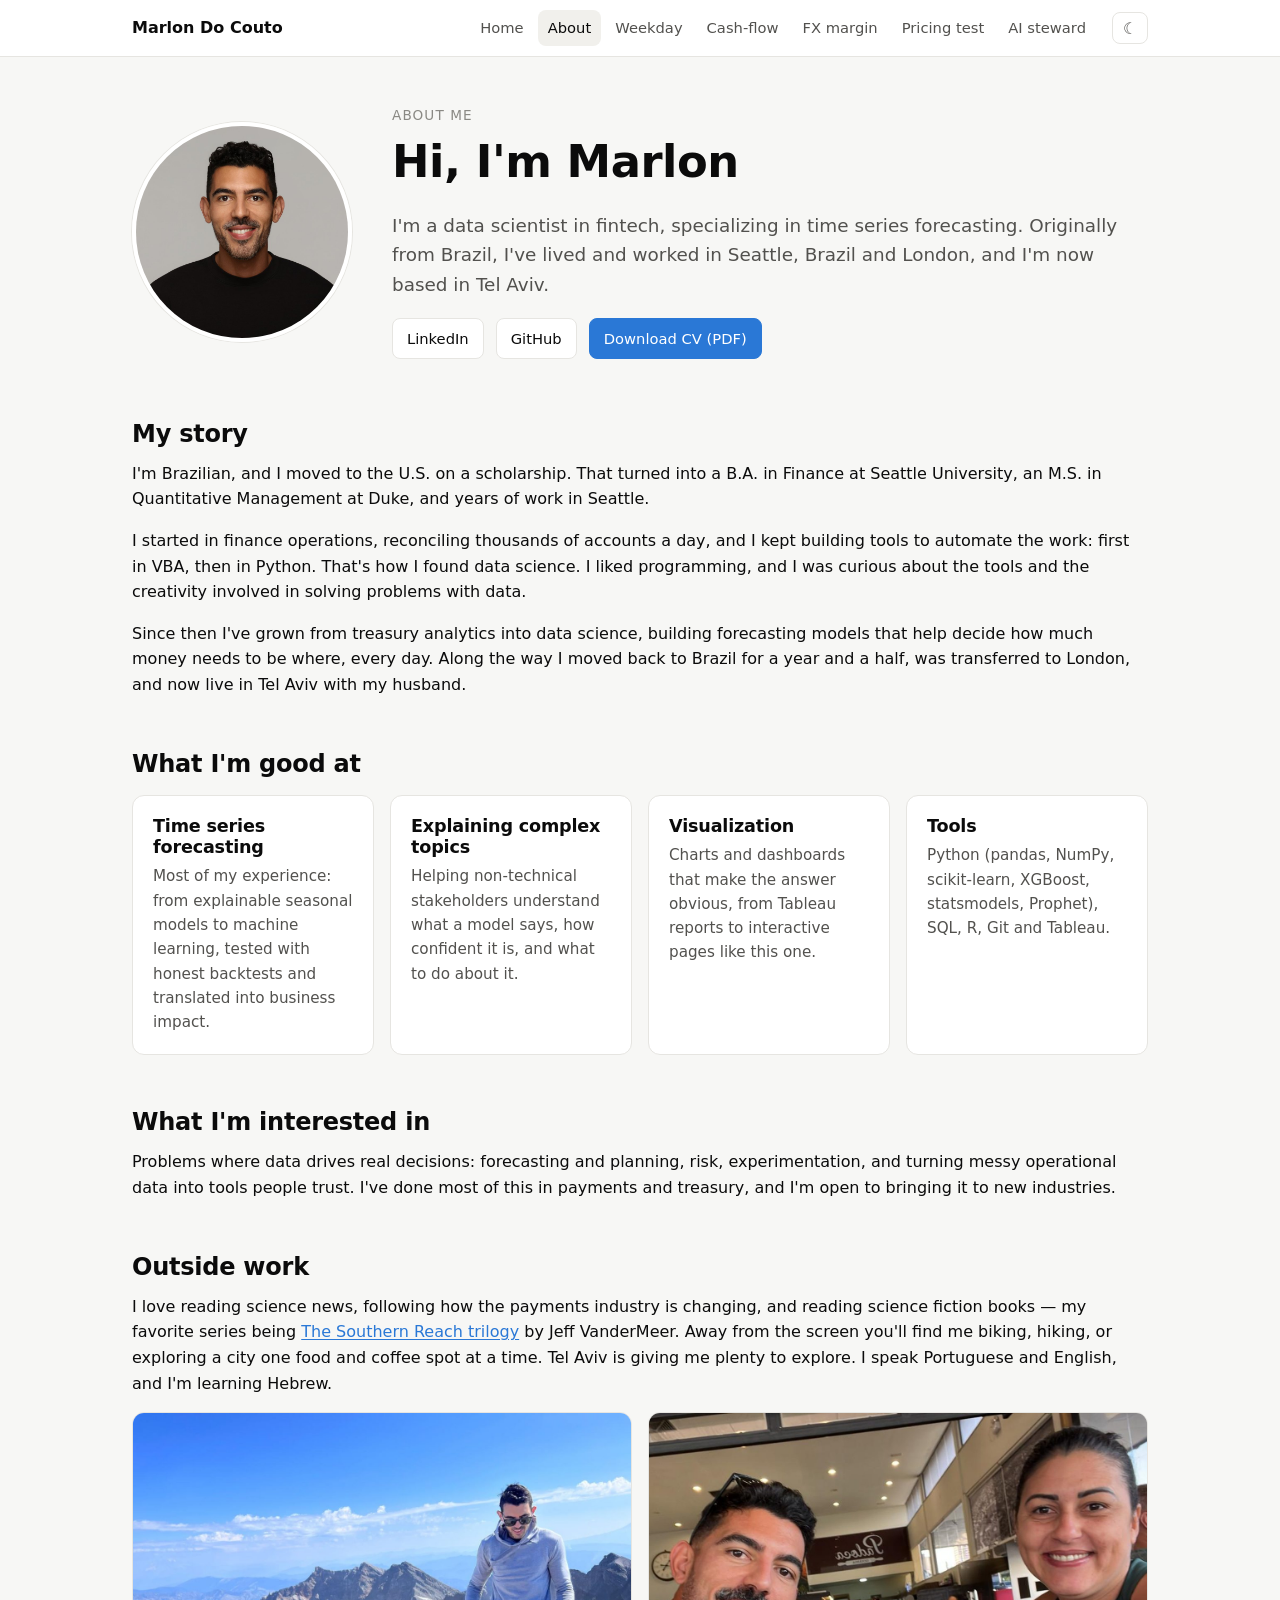
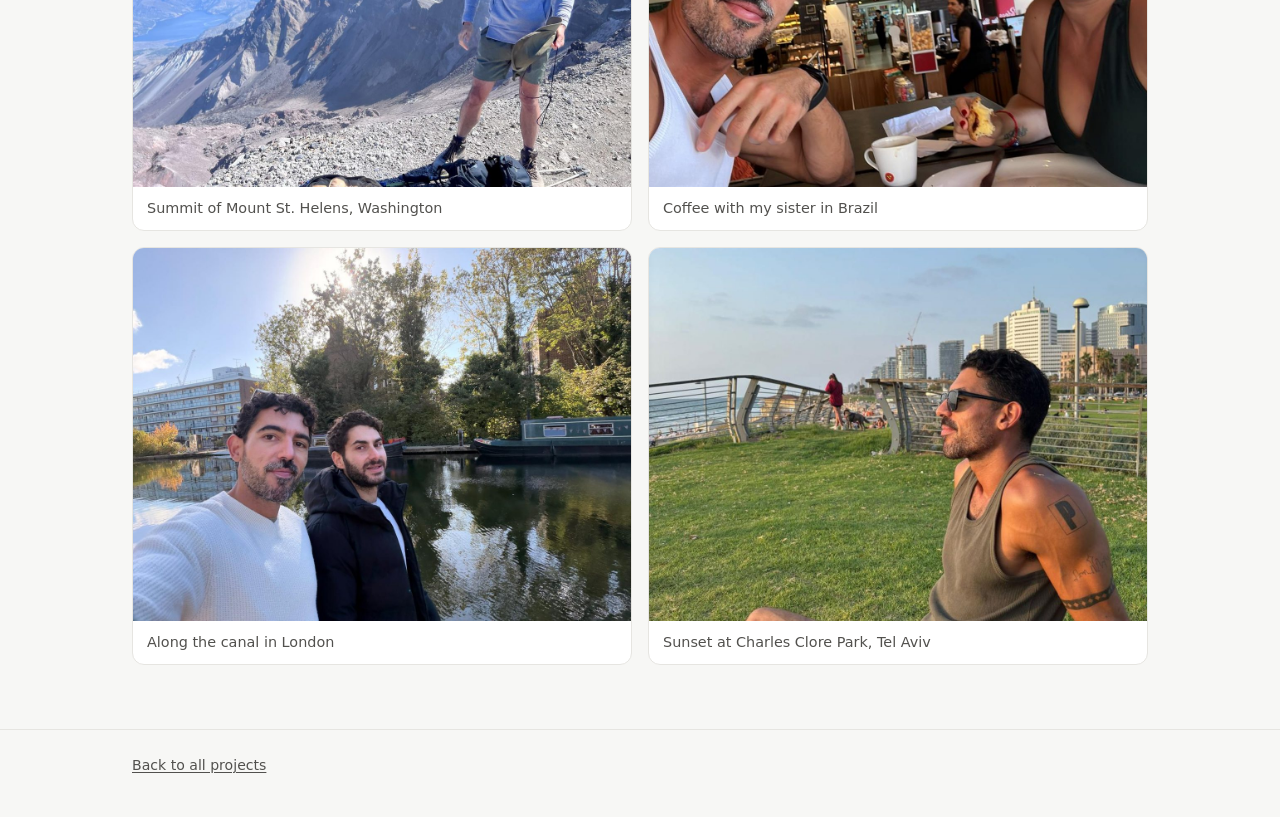
==== site/about.html @ 5014dd30 "Cash-flow page: follow-up research with Chronos-2 (version 6) - New panel: Chronos-2 zero-shot vs ve" ====
<!doctype html>
<html lang="en">
<head>
  <meta charset="utf-8">
  <meta name="viewport" content="width=device-width, initial-scale=1">
  <title>About · Marlon Do Couto</title>
  <meta name="description" content="Marlon Do Couto: data scientist specializing in time series forecasting. Brazilian, based in Tel Aviv after Seattle, Brazil and London.">
  <link rel="icon" href="data:image/svg+xml,<svg xmlns='http://www.w3.org/2000/svg' viewBox='0 0 32 32'><rect width='32' height='32' rx='7' fill='%232a78d6'/><polyline points='5,22 11,15 16,19 22,9 27,13' fill='none' stroke='white' stroke-width='3' stroke-linecap='round' stroke-linejoin='round'/></svg>">
  <link rel="stylesheet" href="assets/site.css?v=2026-11-17">
  <script src="assets/common.js?v=2026-11-17"></script>
</head>
<body>
  <header class="site-header">
    <div class="wrap">
      <a class="brand" href="./">Marlon Do Couto</a>
      <nav class="nav" aria-label="Main">
        <a href="./">Home</a>
        <a href="about.html" aria-current="page">About</a>
        <a href="weekday-seasonal.html">Weekday</a>
        <a href="cash-flow.html">Cash-flow</a>
        <a href="fx-margin.html">FX margin</a>
        <a href="fx-pricing.html">Pricing test</a>
        <a href="ai-steward.html">AI steward</a>
      </nav>
      <button class="theme-toggle" type="button" aria-label="Switch theme">☾</button>
    </div>
  </header>

  <main class="wrap">
    <!--
      EDITING THIS PAGE
      - Photos: put image files in site/assets/img/ and change the src="..." below.
        Portrait: square, about 800x800 px. Gallery: landscape, about 1200x900 px. JPG under ~300 KB each.
      - To drop a section, delete its whole <section> block.
    -->

    <section class="about-hero">
      <img class="portrait" src="assets/img/portrait.jpg" width="800" height="800"
           alt="Portrait of Marlon Do Couto">
      <div>
        <div class="eyebrow">About me</div>
        <h1>Hi, I'm Marlon</h1>
        <p class="lead">
          I'm a data scientist in fintech, specializing in time series forecasting. Originally from Brazil,
          I've lived and worked in Seattle, Brazil and London, and I'm now based in Tel Aviv.
        </p>
        <div class="links">
          <a class="button" href="https://www.linkedin.com/in/marlondocouto/">LinkedIn</a>
          <a class="button" href="https://github.com/marlondocouto2">GitHub</a>
          <a class="button primary" href="assets/Marlon_Do_Couto_CV.pdf" download>Download CV (PDF)</a>
        </div>
      </div>
    </section>

    <section>
      <h2>My story</h2>
      <p>
        I'm Brazilian, and I moved to the U.S. on a scholarship. That turned into a B.A. in Finance at
        Seattle University, an M.S. in Quantitative Management at Duke, and years of work in Seattle.
      </p>
      <p>
        I started in finance operations, reconciling thousands of accounts a day, and I kept building tools
        to automate the work: first in VBA, then in Python. That's how I found data science. I liked
        programming, and I was curious about the tools and the creativity involved in solving problems
        with data.
      </p>
      <p>
        Since then I've grown from treasury analytics into data science, building forecasting models that
        help decide how much money needs to be where, every day. Along the way I moved back to Brazil for a
        year and a half, was transferred to London, and now live in Tel Aviv with my husband.
      </p>
    </section>

    <section>
      <h2>What I'm good at</h2>
      <div class="cards compact">
        <div class="card">
          <h3>Time series forecasting</h3>
          <p>Most of my experience: from explainable seasonal models to machine learning, tested with honest backtests and translated into business impact.</p>
        </div>
        <div class="card">
          <h3>Explaining complex topics</h3>
          <p>Helping non-technical stakeholders understand what a model says, how confident it is, and what to do about it.</p>
        </div>
        <div class="card">
          <h3>Visualization</h3>
          <p>Charts and dashboards that make the answer obvious, from Tableau reports to interactive pages like this one.</p>
        </div>
        <div class="card">
          <h3>Tools</h3>
          <p>Python (pandas, NumPy, scikit-learn, XGBoost, statsmodels, Prophet), SQL, R, Git and Tableau.</p>
        </div>
      </div>
    </section>

    <section>
      <h2>What I'm interested in</h2>
      <p>
        Problems where data drives real decisions: forecasting and planning, risk, experimentation, and
        turning messy operational data into tools people trust. I've done most of this in payments and
        treasury, and I'm open to bringing it to new industries.
      </p>
    </section>

    <section>
      <h2>Outside work</h2>
      <p>
        I love reading science news, following how the payments industry is changing, and reading science
        fiction books — my favorite series being
        <a href="https://en.wikipedia.org/wiki/Southern_Reach_Series">The Southern Reach trilogy</a> by
        Jeff VanderMeer. Away from the screen you'll find me biking, hiking, or exploring a city one food
        and coffee spot at a time. Tel Aviv is giving me plenty to explore. I speak Portuguese and English,
        and I'm learning Hebrew.
      </p>
      <div class="gallery">
        <figure>
          <img src="assets/img/seattle-hike.jpg" width="1200" height="900" loading="lazy" alt="Marlon at the summit of a mountain, with a crater and a lake behind him">
          <figcaption>Summit of Mount St. Helens, Washington</figcaption>
        </figure>
        <figure>
          <img src="assets/img/brazil-sister.jpg" width="1200" height="900" loading="lazy" alt="Marlon and his sister having coffee at a bakery">
          <figcaption>Coffee with my sister in Brazil</figcaption>
        </figure>
        <figure>
          <img src="assets/img/london-canal.jpg" width="1200" height="900" loading="lazy" alt="Marlon and his husband by a canal with narrowboats">
          <figcaption>Along the canal in London</figcaption>
        </figure>
        <figure>
          <img src="assets/img/tel-aviv-park.jpg" width="1200" height="900" loading="lazy" alt="Marlon sitting on the grass with the Tel Aviv skyline behind him">
          <figcaption>Sunset at Charles Clore Park, Tel Aviv</figcaption>
        </figure>
      </div>
    </section>
  </main>

  <footer class="site-footer">
    <div class="wrap"><a href="./">Back to all projects</a></div>
  </footer>
</body>
</html>
---- site/assets/site.css ----
/* Design tokens. Light by default; dark from the OS setting or the theme toggle. */
:root {
  color-scheme: light;
  --bg: #f7f7f5;
  --surface: #ffffff;
  --surface-2: #f1f0ec;
  --ink: #0b0b0b;
  --ink-2: #52514e;
  --ink-3: #8a8984;
  --line: #e6e5e1;
  --accent: #2a78d6;
  --accent-soft: #e8f0fb;
  --shade-window: #efede7;
  --shade-day: #d6d3ca;
  --spike: #e34948;
  --radius: 12px;
  --maxw: 1080px;
  --font: ui-sans-serif, system-ui, -apple-system, "Segoe UI", Roboto, "Helvetica Neue", Arial, sans-serif;
  --mono: ui-monospace, SFMono-Regular, Menlo, Consolas, monospace;
}
@media (prefers-color-scheme: dark) {
  :root:where(:not([data-theme="light"])) {
    color-scheme: dark;
    --bg: #121211;
    --surface: #1a1a19;
    --surface-2: #232321;
    --ink: #f0efec;
    --ink-2: #c3c2b7;
    --ink-3: #8f8e86;
    --line: #2f2e2b;
    --accent: #3987e5;
    --accent-soft: #1d2b3d;
    --shade-window: #24241f;
    --shade-day: #3a3933;
    --spike: #e66767;
  }
}
:root[data-theme="dark"] {
  color-scheme: dark;
  --bg: #121211;
  --surface: #1a1a19;
  --surface-2: #232321;
  --ink: #f0efec;
  --ink-2: #c3c2b7;
  --ink-3: #8f8e86;
  --line: #2f2e2b;
  --accent: #3987e5;
  --accent-soft: #1d2b3d;
  --shade-window: #24241f;
  --shade-day: #3a3933;
  --spike: #e66767;
}

* { box-sizing: border-box; }
html { -webkit-text-size-adjust: 100%; }
body {
  margin: 0;
  background: var(--bg);
  color: var(--ink);
  font-family: var(--font);
  font-size: 16px;
  line-height: 1.6;
}
a { color: var(--accent); text-underline-offset: 2px; }
a:hover { text-decoration-thickness: 2px; }
h1, h2, h3 { line-height: 1.2; margin: 0 0 0.5em; letter-spacing: -0.01em; }
h1 { font-size: clamp(2rem, 5vw, 2.8rem); }
h2 { font-size: 1.5rem; margin-top: 2.2em; }
h3 { font-size: 1.1rem; }
p { margin: 0 0 1em; }
code { font-family: var(--mono); font-size: 0.9em; background: var(--surface-2); padding: 0.1em 0.35em; border-radius: 4px; }

.wrap { max-width: var(--maxw); margin: 0 auto; padding: 0 16px; }
@media (min-width: 720px) { .wrap { padding: 0 32px; } }

/* Header */
.site-header { border-bottom: 1px solid var(--line); background: var(--surface); position: sticky; top: 0; z-index: 10; }
.site-header .wrap { display: flex; align-items: center; gap: 16px; height: 56px; }
.brand { font-weight: 700; color: var(--ink); text-decoration: none; margin-right: auto; white-space: nowrap; }
.nav { display: flex; gap: 4px; flex-wrap: nowrap; overflow-x: auto; }
.nav a { color: var(--ink-2); text-decoration: none; padding: 6px 10px; border-radius: 8px; font-size: 0.92rem; white-space: nowrap; }
.nav a:hover, .nav a[aria-current="page"] { background: var(--surface-2); color: var(--ink); }
.theme-toggle {
  border: 1px solid var(--line); background: var(--surface); color: var(--ink-2);
  border-radius: 8px; width: 36px; height: 32px; cursor: pointer; flex: none; font-size: 1rem;
}

/* Hero */
.hero { padding: 56px 0 24px; }
.eyebrow { color: var(--ink-3); font-size: 0.85rem; text-transform: uppercase; letter-spacing: 0.08em; margin-bottom: 8px; }
.lead { font-size: 1.15rem; color: var(--ink-2); }
.links { display: flex; gap: 12px; flex-wrap: wrap; margin-top: 16px; }
.button {
  display: inline-flex; align-items: center; gap: 6px; padding: 8px 14px; border-radius: 8px;
  border: 1px solid var(--line); background: var(--surface); color: var(--ink); text-decoration: none; font-size: 0.92rem;
}
.button:hover { border-color: var(--ink-3); }
.button.primary { background: var(--accent); border-color: var(--accent); color: #fff; }

/* Cards */
.cards { display: grid; grid-template-columns: repeat(auto-fit, minmax(280px, 1fr)); gap: 16px; margin: 24px 0 48px; }
.card {
  background: var(--surface); border: 1px solid var(--line); border-radius: var(--radius);
  padding: 20px; display: flex; flex-direction: column; gap: 10px; color: var(--ink); text-decoration: none;
}
a.card:hover { border-color: var(--ink-3); }
.card .tag { font-size: 0.78rem; color: var(--ink-3); text-transform: uppercase; letter-spacing: 0.06em; }
.card h3 { margin: 0; }
.card p { color: var(--ink-2); margin: 0; font-size: 0.95rem; }
.card .metric { font-size: 1.7rem; font-weight: 700; letter-spacing: -0.02em; }
.card .metric small { font-size: 0.85rem; font-weight: 400; color: var(--ink-2); display: block; letter-spacing: 0; }
.card.muted { background: transparent; border-style: dashed; }

/* KPI tiles */
.kpis { display: grid; grid-template-columns: repeat(auto-fit, minmax(200px, 1fr)); gap: 12px; margin: 24px 0; }
.kpi { background: var(--surface); border: 1px solid var(--line); border-radius: var(--radius); padding: 16px; }
.kpi .value { font-size: 1.45rem; font-weight: 700; letter-spacing: -0.02em; }
.kpi .label { color: var(--ink-2); font-size: 0.88rem; }

/* Panels and controls */
.panel { background: var(--surface); border: 1px solid var(--line); border-radius: var(--radius); padding: 16px; margin: 16px 0; }
@media (min-width: 720px) { .panel { padding: 20px 24px; } }
.panel h3 { margin-bottom: 4px; }
.panel .sub { color: var(--ink-2); font-size: 0.92rem; margin-bottom: 12px; }
.controls { display: flex; flex-wrap: wrap; gap: 10px 18px; align-items: center; margin: 8px 0 12px; }
.control-label { font-size: 0.8rem; color: var(--ink-3); text-transform: uppercase; letter-spacing: 0.06em; margin-right: 6px; }
.segmented { display: inline-flex; flex-wrap: wrap; max-width: 100%; border: 1px solid var(--line); border-radius: 8px; overflow: hidden; }
.segmented button {
  border: 0; background: var(--surface); color: var(--ink-2); padding: 6px 12px; cursor: pointer; font: inherit; font-size: 0.88rem;
  white-space: nowrap;
}
.segmented button + button { border-left: 1px solid var(--line); }
.segmented button[aria-pressed="true"] { background: var(--accent-soft); color: var(--ink); font-weight: 600; }
.chips { display: flex; flex-wrap: wrap; gap: 6px; }
.chip {
  display: inline-flex; align-items: center; gap: 6px; border: 1px solid var(--line); background: var(--surface);
  color: var(--ink-2); border-radius: 999px; padding: 4px 10px; font: inherit; font-size: 0.85rem; cursor: pointer;
}
.chip .dot { width: 10px; height: 10px; border-radius: 50%; flex: none; }
.chip[aria-pressed="false"] { opacity: 0.45; }
.chip[aria-pressed="false"] .dot { background: transparent !important; outline: 1.5px solid var(--ink-3); }
select {
  font: inherit; font-size: 0.88rem; color: var(--ink); background: var(--surface);
  border: 1px solid var(--line); border-radius: 8px; padding: 5px 8px;
}
.chart { width: 100%; height: 380px; }
.chart.tall { height: 440px; }
.chart.short { height: 300px; }
.grid-2 { display: grid; grid-template-columns: 1fr; gap: 16px; }
@media (min-width: 860px) { .grid-2 { grid-template-columns: 1fr 1fr; } }
.legend-note { display: flex; flex-wrap: wrap; gap: 6px 16px; font-size: 0.82rem; color: var(--ink-2); margin-top: 6px; }
.legend-note span { display: inline-flex; align-items: center; gap: 6px; }
.swatch { width: 14px; height: 10px; border-radius: 2px; display: inline-block; }
.ring { width: 11px; height: 11px; border-radius: 50%; border: 2px solid var(--spike); display: inline-block; }

/* Tables */
.table-wrap { overflow-x: auto; }
table { border-collapse: collapse; width: 100%; font-size: 0.9rem; font-variant-numeric: tabular-nums; }
th, td { padding: 8px 10px; border-bottom: 1px solid var(--line); text-align: right; white-space: nowrap; }
th:first-child, td:first-child { text-align: left; }
th { color: var(--ink-2); font-weight: 600; font-size: 0.82rem; }
tr.best td { background: var(--accent-soft); font-weight: 600; }

/* Prose */
.prose { max-width: none; }  /* text runs the full page width, like the About page */
.prose ul, .prose ol { padding-left: 1.2em; }
.prose li { margin: 0.3em 0; }
.steps { counter-reset: step; list-style: none; padding: 0; display: grid; gap: 10px; }
.steps li { background: var(--surface); border: 1px solid var(--line); border-radius: 10px; padding: 12px 14px 12px 48px; position: relative; }
.steps li::before {
  counter-increment: step; content: counter(step); position: absolute; left: 14px; top: 12px;
  width: 22px; height: 22px; border-radius: 50%; background: var(--accent-soft); color: var(--ink);
  font-size: 0.8rem; font-weight: 700; display: grid; place-items: center;
}

.site-footer { border-top: 1px solid var(--line); margin-top: 64px; padding: 24px 0 40px; color: var(--ink-3); font-size: 0.88rem; }
.site-footer a { color: var(--ink-2); }
.noscript { background: var(--surface-2); padding: 12px; border-radius: 8px; }

/* About page */
.about-hero { display: grid; gap: 24px; align-items: center; padding: 48px 0 8px; }
@media (min-width: 720px) { .about-hero { grid-template-columns: 220px 1fr; gap: 40px; } }
.portrait {
  width: 180px; height: 180px; border-radius: 50%; object-fit: cover; display: block;
  border: 4px solid var(--surface); box-shadow: 0 0 0 1px var(--line);
}
@media (min-width: 720px) { .portrait { width: 220px; height: 220px; } }
.cards.compact { margin: 16px 0 8px; grid-template-columns: 1fr; }
@media (min-width: 600px) { .cards.compact { grid-template-columns: repeat(2, 1fr); } }
@media (min-width: 1000px) { .cards.compact { grid-template-columns: repeat(4, 1fr); } }
.cards.compact .card { gap: 6px; }
.gallery { display: grid; grid-template-columns: 1fr; gap: 16px; margin-top: 16px; }
@media (min-width: 600px) { .gallery { grid-template-columns: repeat(2, 1fr); } }
.gallery figure { margin: 0; background: var(--surface); border: 1px solid var(--line); border-radius: var(--radius); overflow: hidden; }
.gallery img { width: 100%; height: auto; aspect-ratio: 4 / 3; object-fit: cover; display: block; }
.gallery figcaption { padding: 10px 14px; font-size: 0.9rem; color: var(--ink-2); }

/* Small screens: name and theme button on top, menu on its own row underneath */
@media (max-width: 640px) {
  .site-header .wrap { flex-wrap: wrap; height: auto; padding-top: 10px; padding-bottom: 6px; row-gap: 4px; }
  .nav { order: 3; width: 100%; margin: 0 -6px; }
  .nav a { padding: 6px 6px; font-size: 0.85rem; }
}

/* Let grid columns shrink below their content (wide tables scroll inside their own box instead). */
.grid-2 > * { min-width: 0; }

/* Headline tiles: four across on wide screens, 2x2 on medium, stacked on phones (never 3 + 1). */
.kpis { grid-template-columns: 1fr; }
@media (min-width: 560px) { .kpis { grid-template-columns: repeat(2, 1fr); } }
@media (min-width: 1000px) { .kpis { grid-template-columns: repeat(4, 1fr); } }

/* Project 5: the agent's weekly memo and ledger */
.memo { display: grid; gap: 12px; }
.memo .head { display: flex; flex-wrap: wrap; gap: 8px 14px; align-items: baseline; }
.badge { display: inline-block; border-radius: 999px; padding: 2px 10px; font-size: 0.82rem; font-weight: 600; background: var(--surface-2); color: var(--ink); }
.badge.switch { background: var(--accent-soft); }
.memo p { margin: 0; }
.memo ul { margin: 0; padding-left: 1.2em; }
.memo li { margin: 0.35em 0; }
.ids { font-family: var(--mono); font-size: 0.78rem; color: var(--ink-3); white-space: nowrap; }
.memo .meta { color: var(--ink-2); font-size: 0.88rem; }
table.ledger td, table.ledger th { white-space: normal; text-align: left; }
table.ledger td:first-child { font-family: var(--mono); font-size: 0.8rem; color: var(--ink-3); width: 3.5em; }
table.ledger td:nth-child(2) { white-space: nowrap; width: 9em; }
table.ledger tr.hl td { background: var(--accent-soft); }
table.text td, table.text th { white-space: normal; text-align: left; vertical-align: top; }
table.text td:first-child { white-space: nowrap; }
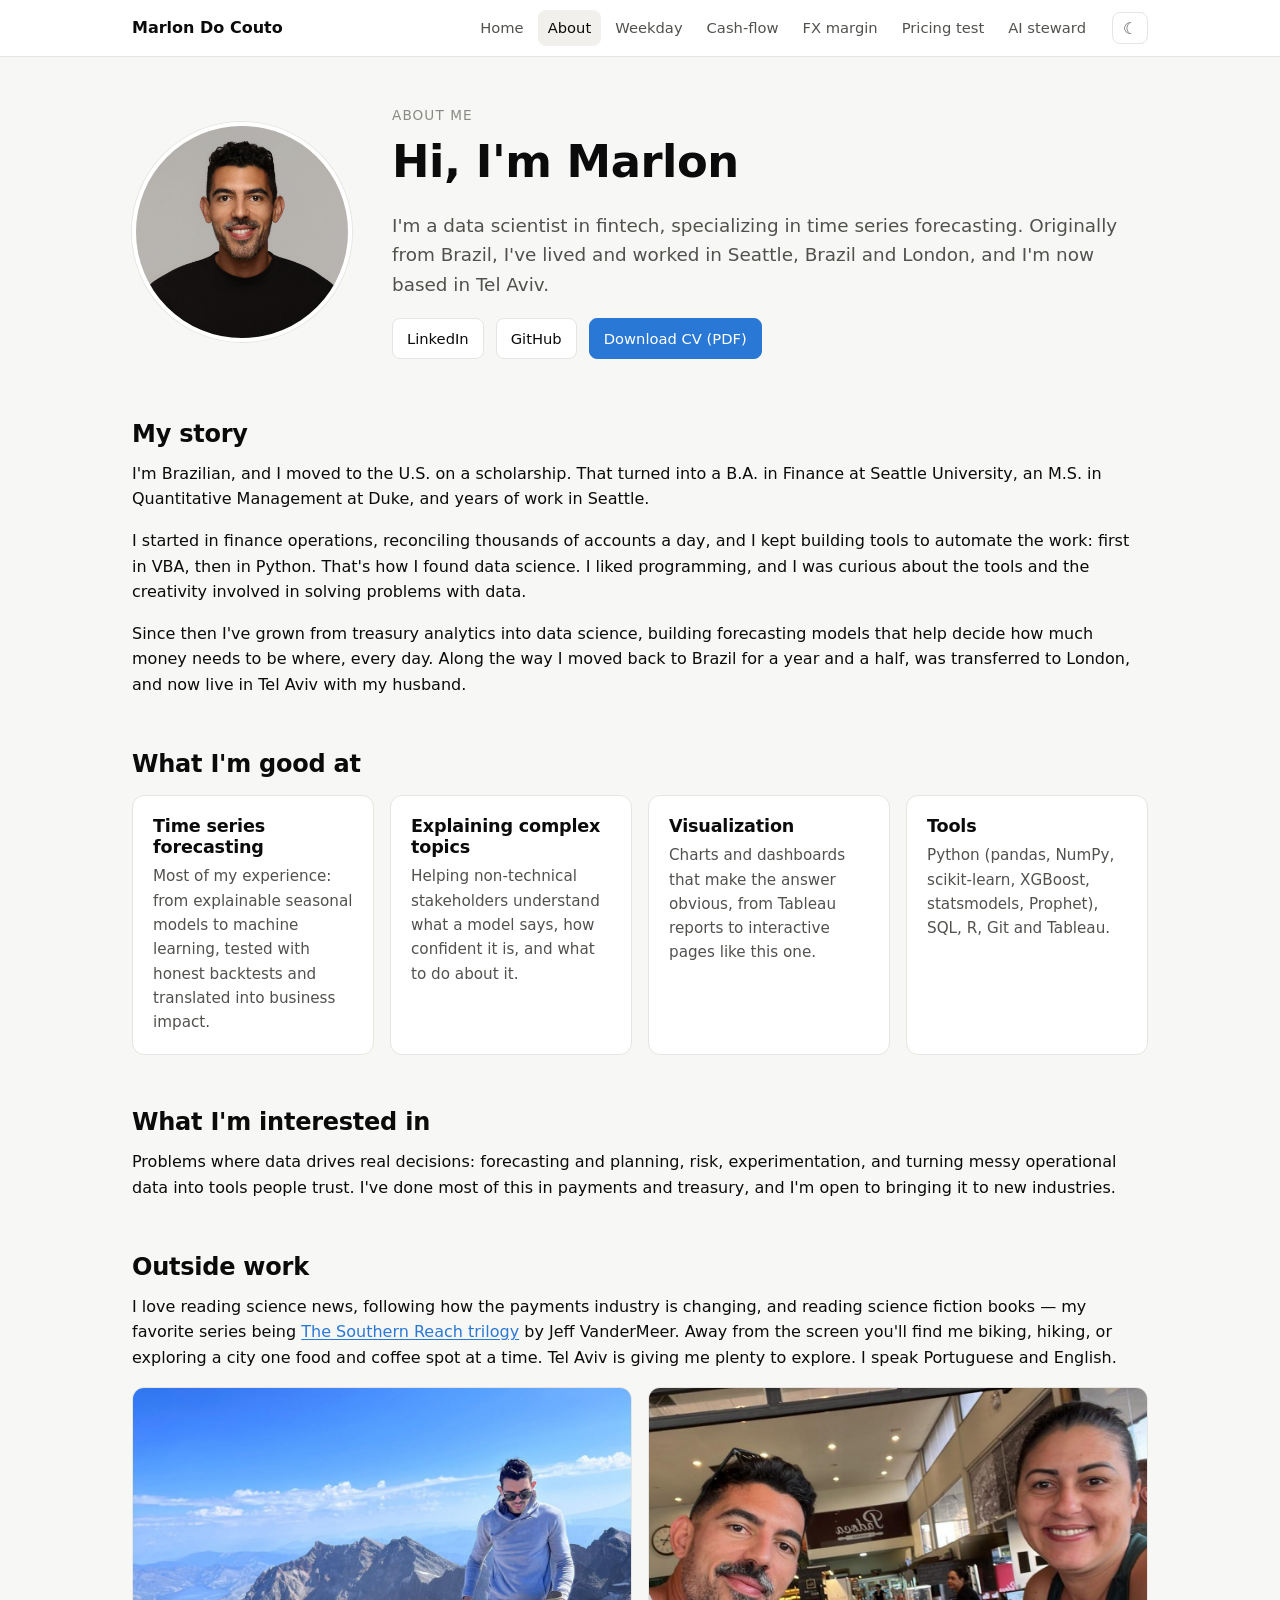
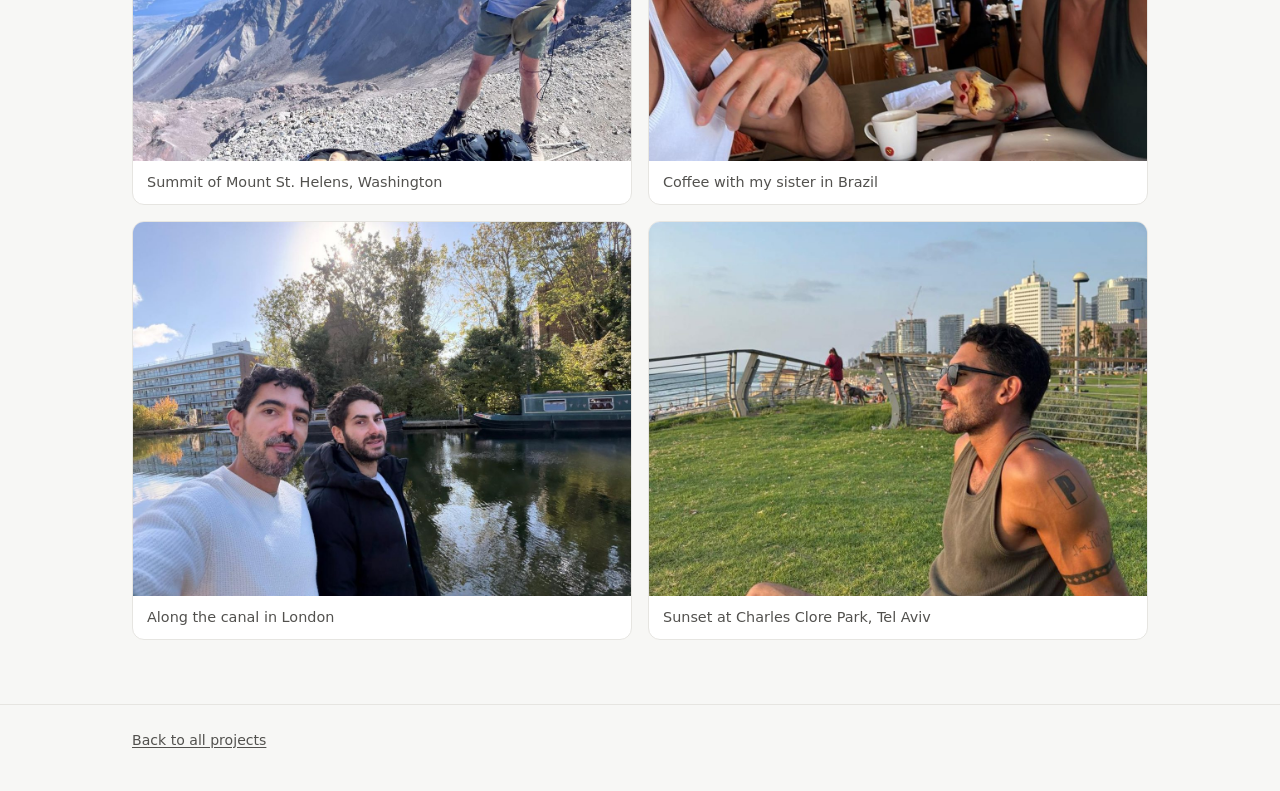
==== commit 5464ced9: "About page: list only Portuguese and English Co-Authored-By: Claude Opus 5.5 <noreply@anthropic.com>" ====
--- a/site/about.html
+++ b/site/about.html
@@ -109,8 +109,7 @@
         fiction books — my favorite series being
         <a href="https://en.wikipedia.org/wiki/Southern_Reach_Series">The Southern Reach trilogy</a> by
         Jeff VanderMeer. Away from the screen you'll find me biking, hiking, or exploring a city one food
-        and coffee spot at a time. Tel Aviv is giving me plenty to explore. I speak Portuguese and English,
-        and I'm learning Hebrew.
+        and coffee spot at a time. Tel Aviv is giving me plenty to explore. I speak Portuguese and English.
       </p>
       <div class="gallery">
         <figure>
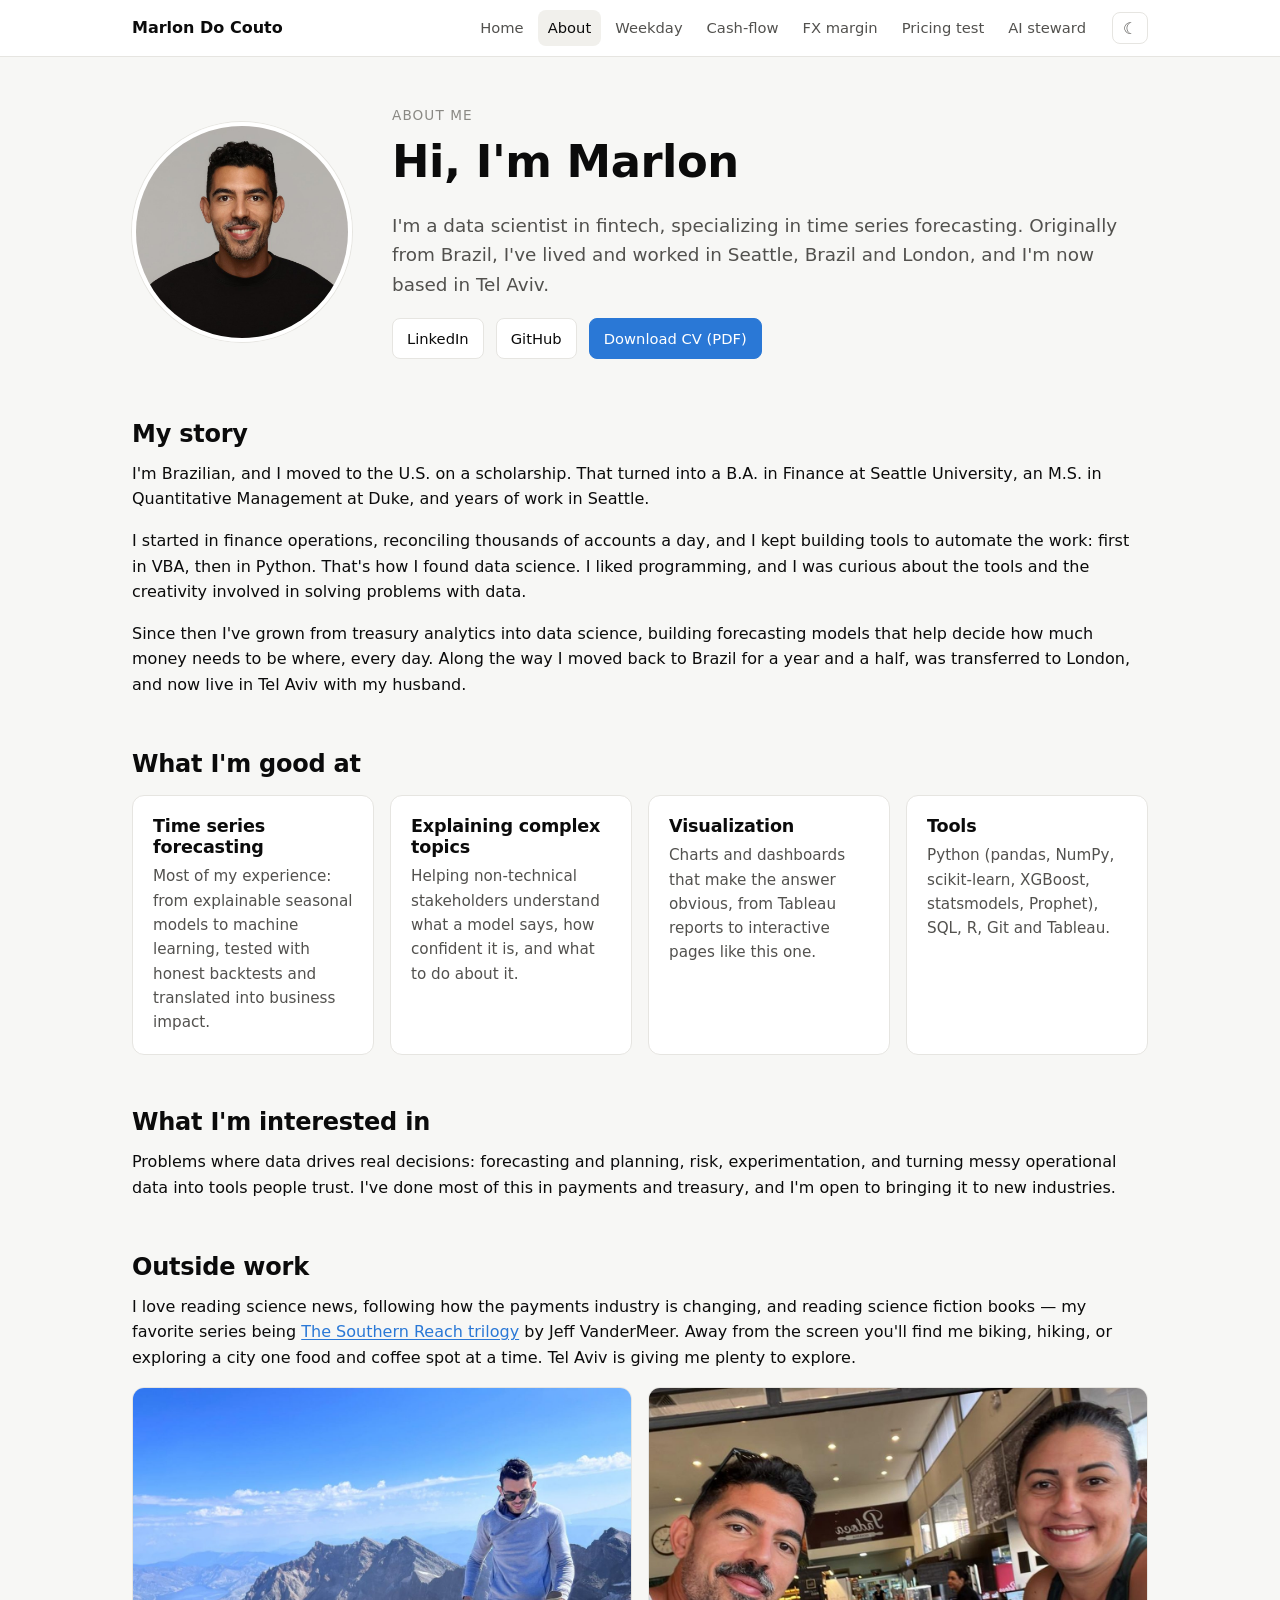
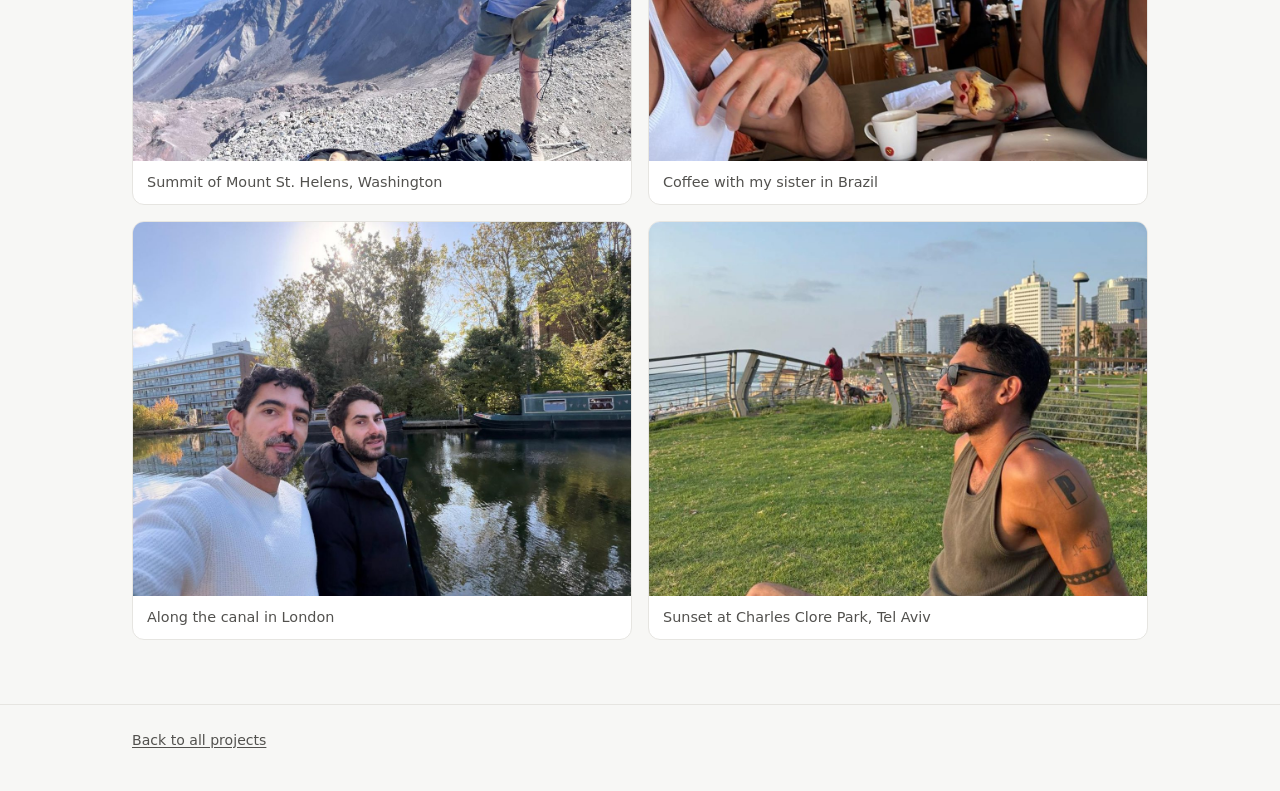
==== commit 40f48496: "About page: remove the languages sentence Co-Authored-By: Claude Opus 5.5 <noreply@anthropic.com>" ====
--- a/site/about.html
+++ b/site/about.html
@@ -109,7 +109,7 @@
         fiction books — my favorite series being
         <a href="https://en.wikipedia.org/wiki/Southern_Reach_Series">The Southern Reach trilogy</a> by
         Jeff VanderMeer. Away from the screen you'll find me biking, hiking, or exploring a city one food
-        and coffee spot at a time. Tel Aviv is giving me plenty to explore. I speak Portuguese and English.
+        and coffee spot at a time. Tel Aviv is giving me plenty to explore.
       </p>
       <div class="gallery">
         <figure>
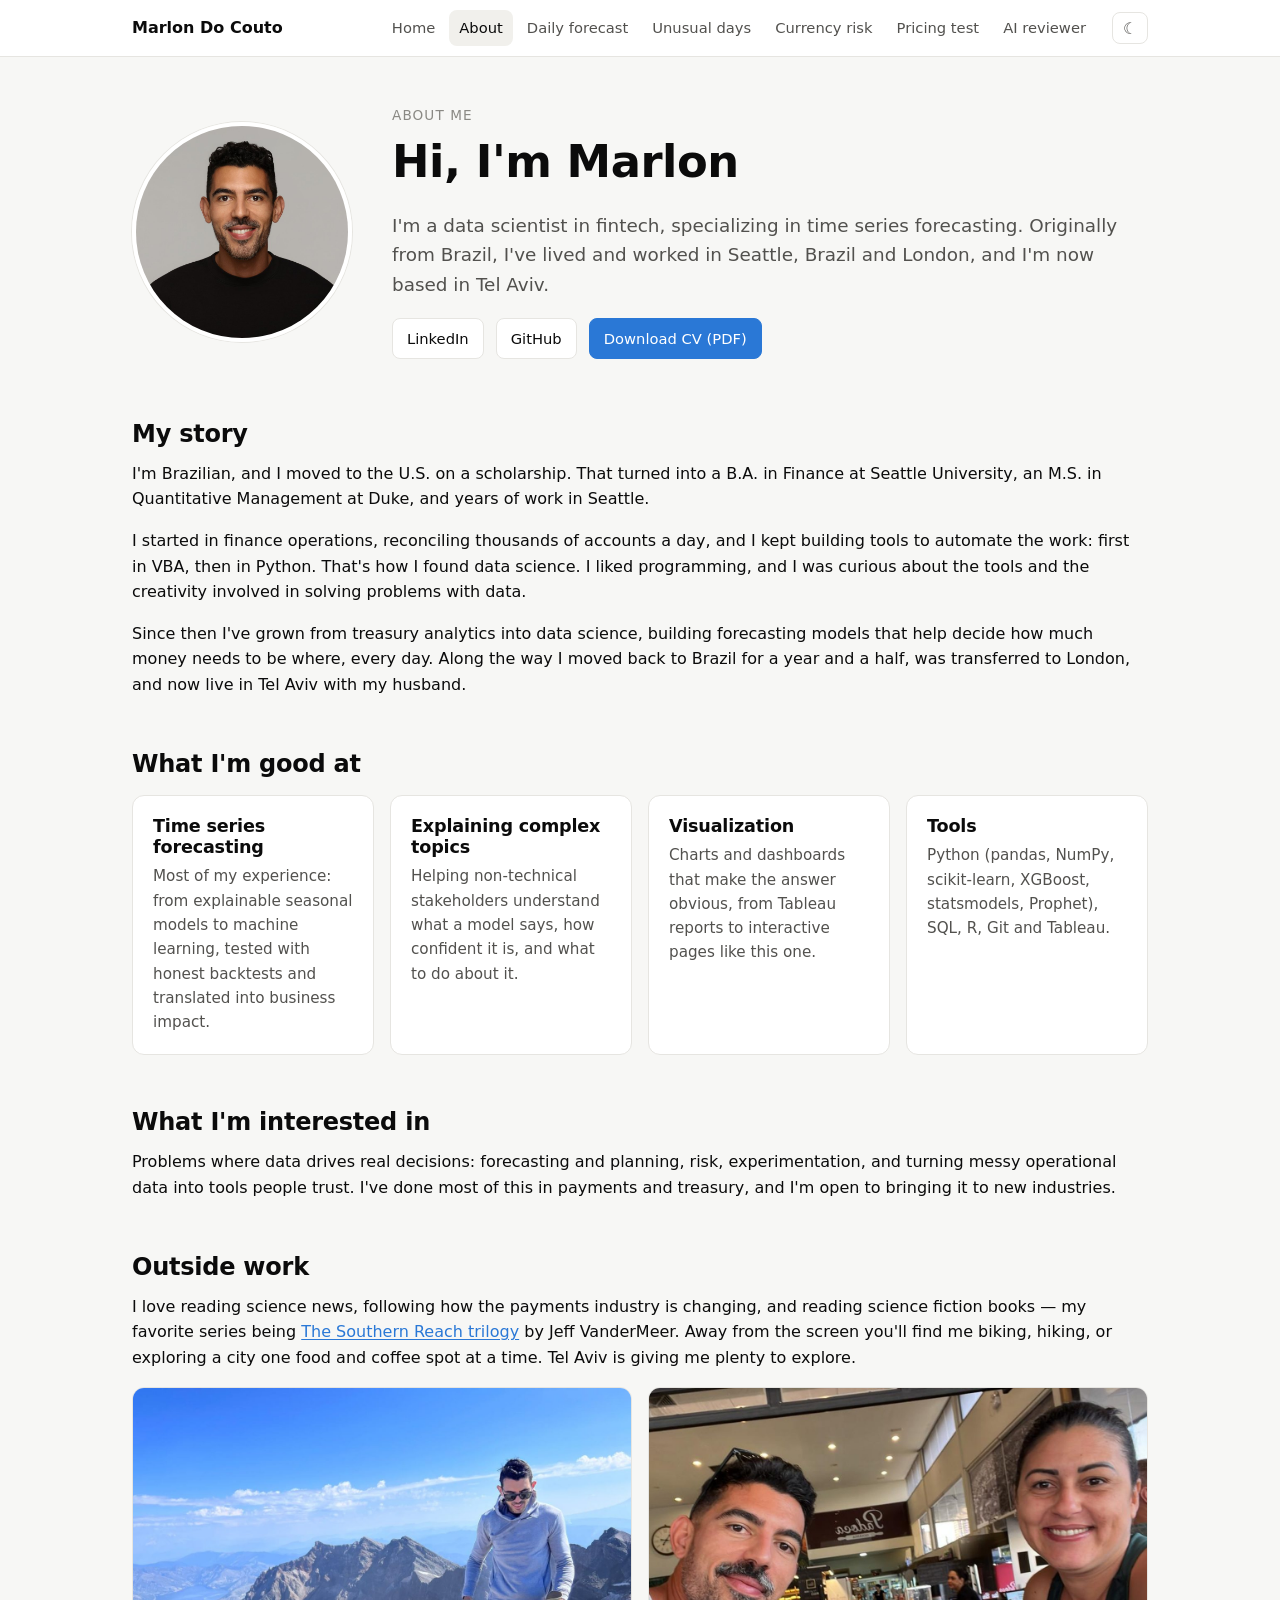
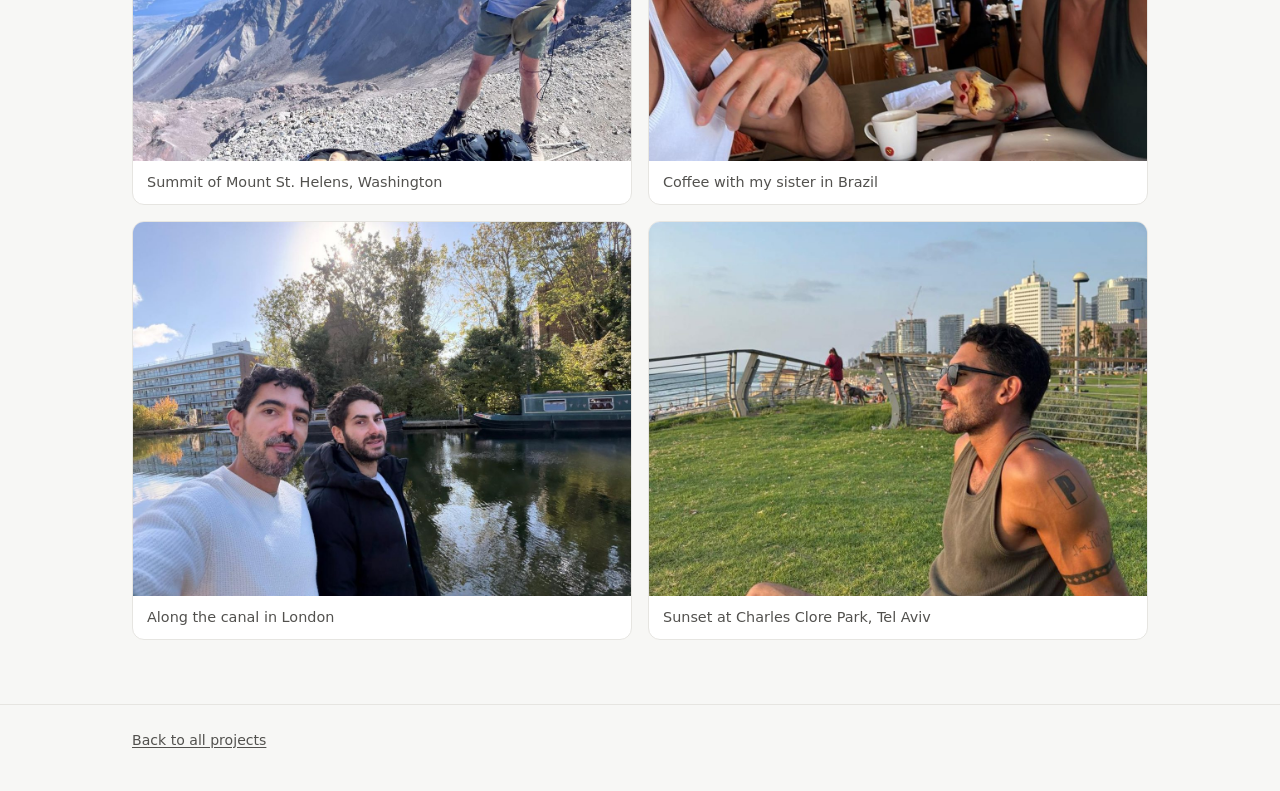
==== commit 4aa88316: "Rename the menu to match the new page titles Daily forecast, Unusual days, Currency risk, Pricing te" ====
--- a/site/about.html
+++ b/site/about.html
@@ -6,8 +6,8 @@
   <title>About · Marlon Do Couto</title>
   <meta name="description" content="Marlon Do Couto: data scientist specializing in time series forecasting. Brazilian, based in Tel Aviv after Seattle, Brazil and London.">
   <link rel="icon" href="data:image/svg+xml,<svg xmlns='http://www.w3.org/2000/svg' viewBox='0 0 32 32'><rect width='32' height='32' rx='7' fill='%232a78d6'/><polyline points='5,22 11,15 16,19 22,9 27,13' fill='none' stroke='white' stroke-width='3' stroke-linecap='round' stroke-linejoin='round'/></svg>">
-  <link rel="stylesheet" href="assets/site.css?v=2026-11-17">
-  <script src="assets/common.js?v=2026-11-17"></script>
+  <link rel="stylesheet" href="assets/site.css?v=2026-11-25g">
+  <script src="assets/common.js?v=2026-11-25g"></script>
 </head>
 <body>
   <header class="site-header">
@@ -16,11 +16,11 @@
       <nav class="nav" aria-label="Main">
         <a href="./">Home</a>
         <a href="about.html" aria-current="page">About</a>
-        <a href="weekday-seasonal.html">Weekday</a>
-        <a href="cash-flow.html">Cash-flow</a>
-        <a href="fx-margin.html">FX margin</a>
+        <a href="weekday-seasonal.html">Daily forecast</a>
+        <a href="cash-flow.html">Unusual days</a>
+        <a href="fx-margin.html">Currency risk</a>
         <a href="fx-pricing.html">Pricing test</a>
-        <a href="ai-steward.html">AI steward</a>
+        <a href="ai-steward.html">AI reviewer</a>
       </nav>
       <button class="theme-toggle" type="button" aria-label="Switch theme">☾</button>
     </div>
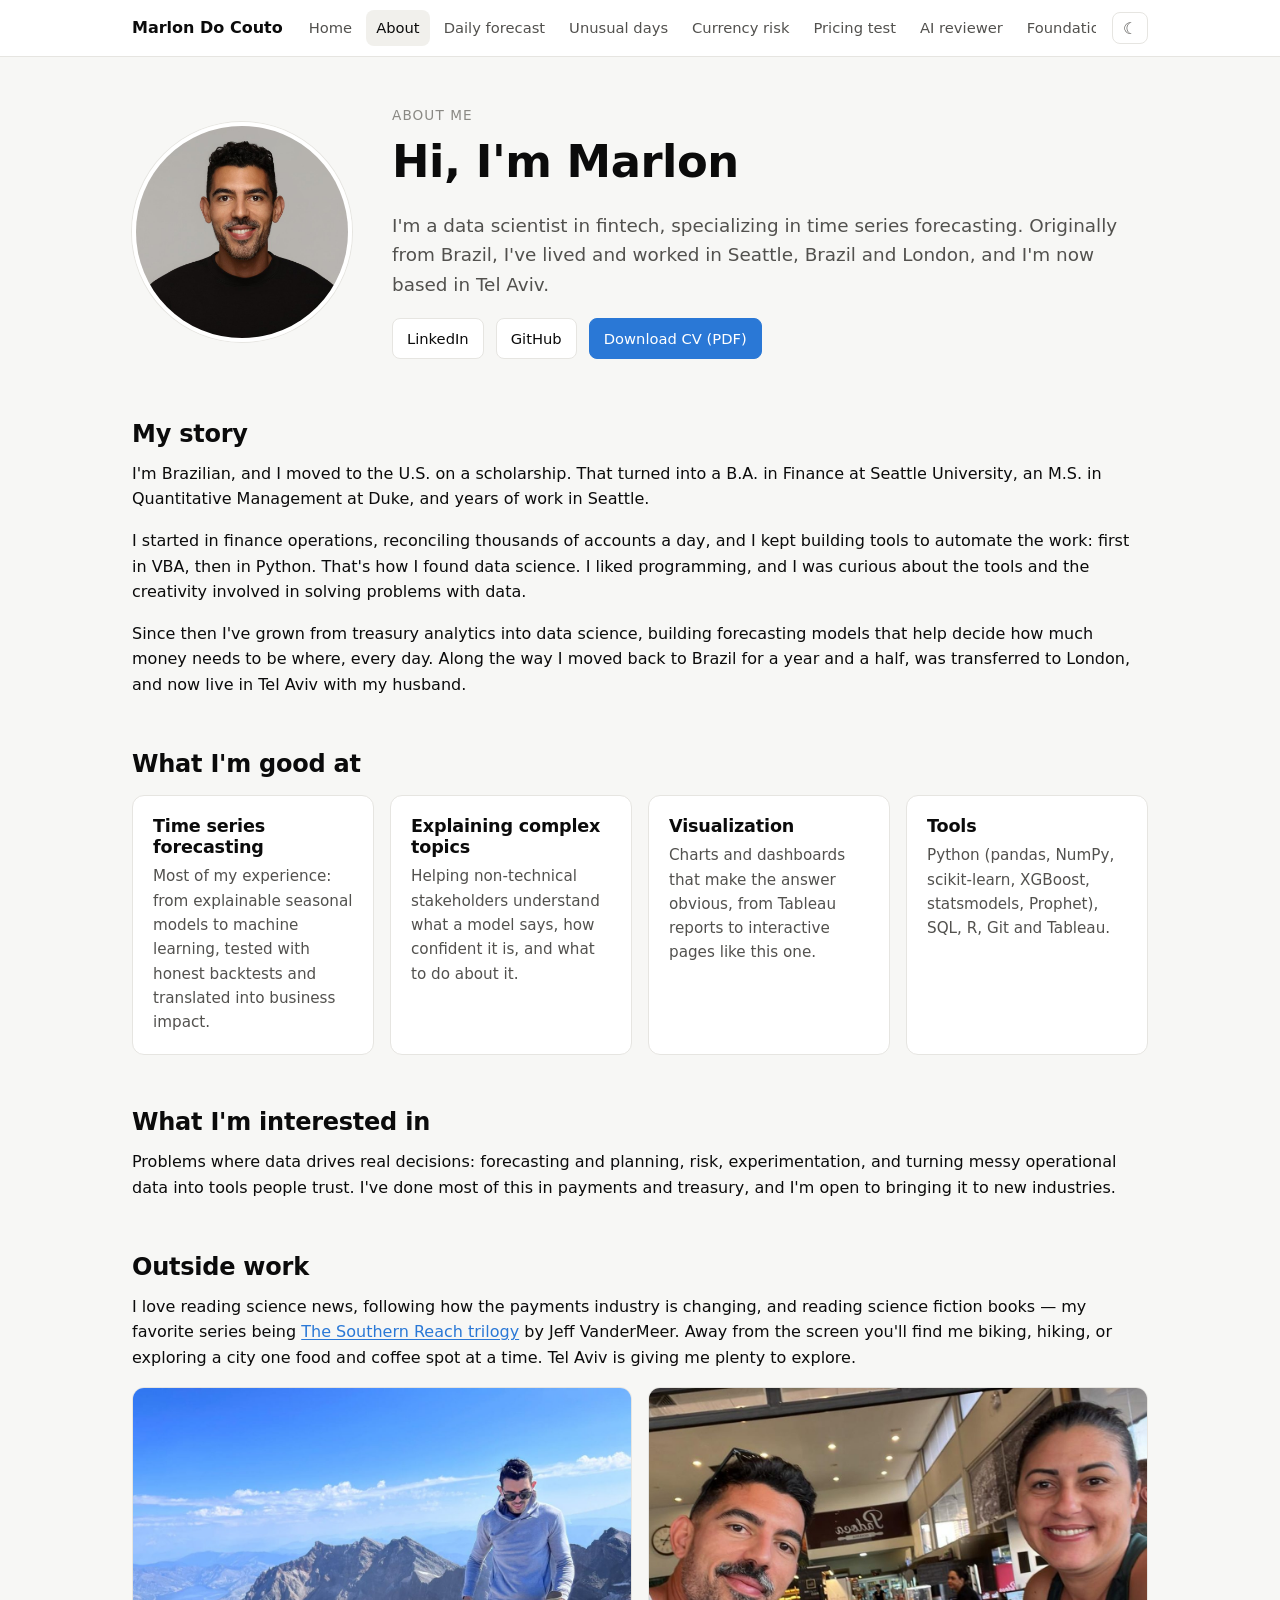
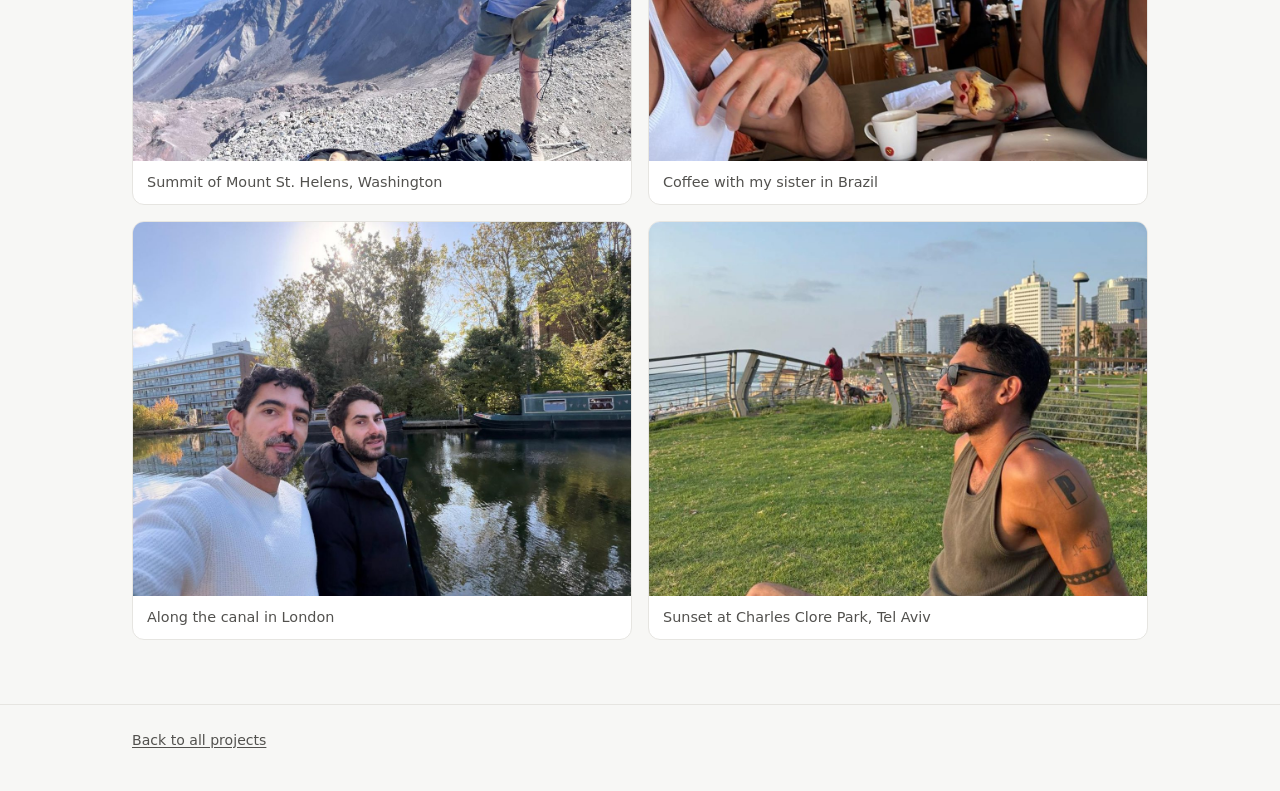
==== commit cb989566: "Add the Foundations section and its first project: Airbnb prices in Rio - Home: a Foundations sectio" ====
--- a/site/about.html
+++ b/site/about.html
@@ -6,8 +6,8 @@
   <title>About · Marlon Do Couto</title>
   <meta name="description" content="Marlon Do Couto: data scientist specializing in time series forecasting. Brazilian, based in Tel Aviv after Seattle, Brazil and London.">
   <link rel="icon" href="data:image/svg+xml,<svg xmlns='http://www.w3.org/2000/svg' viewBox='0 0 32 32'><rect width='32' height='32' rx='7' fill='%232a78d6'/><polyline points='5,22 11,15 16,19 22,9 27,13' fill='none' stroke='white' stroke-width='3' stroke-linecap='round' stroke-linejoin='round'/></svg>">
-  <link rel="stylesheet" href="assets/site.css?v=2026-11-25g">
-  <script src="assets/common.js?v=2026-11-25g"></script>
+  <link rel="stylesheet" href="assets/site.css?v=2026-11-26">
+  <script src="assets/common.js?v=2026-11-26"></script>
 </head>
 <body>
   <header class="site-header">
@@ -21,6 +21,7 @@
         <a href="fx-margin.html">Currency risk</a>
         <a href="fx-pricing.html">Pricing test</a>
         <a href="ai-steward.html">AI reviewer</a>
+        <a href="./#foundations">Foundations</a>
       </nav>
       <button class="theme-toggle" type="button" aria-label="Switch theme">☾</button>
     </div>
--- a/site/assets/site.css
+++ b/site/assets/site.css
@@ -226,3 +226,7 @@
 table.ledger tr.hl td { background: var(--accent-soft); }
 table.text td, table.text th { white-space: normal; text-align: left; vertical-align: top; }
 table.text td:first-child { white-space: nowrap; }
+
+/* Foundations pages: static charts from the notebook (drawn on white, so they read in both themes) */
+.chart-img { margin: 12px 0 0; }
+.chart-img img { width: 100%; height: auto; display: block; background: #fff; border-radius: 8px; border: 1px solid var(--line); }
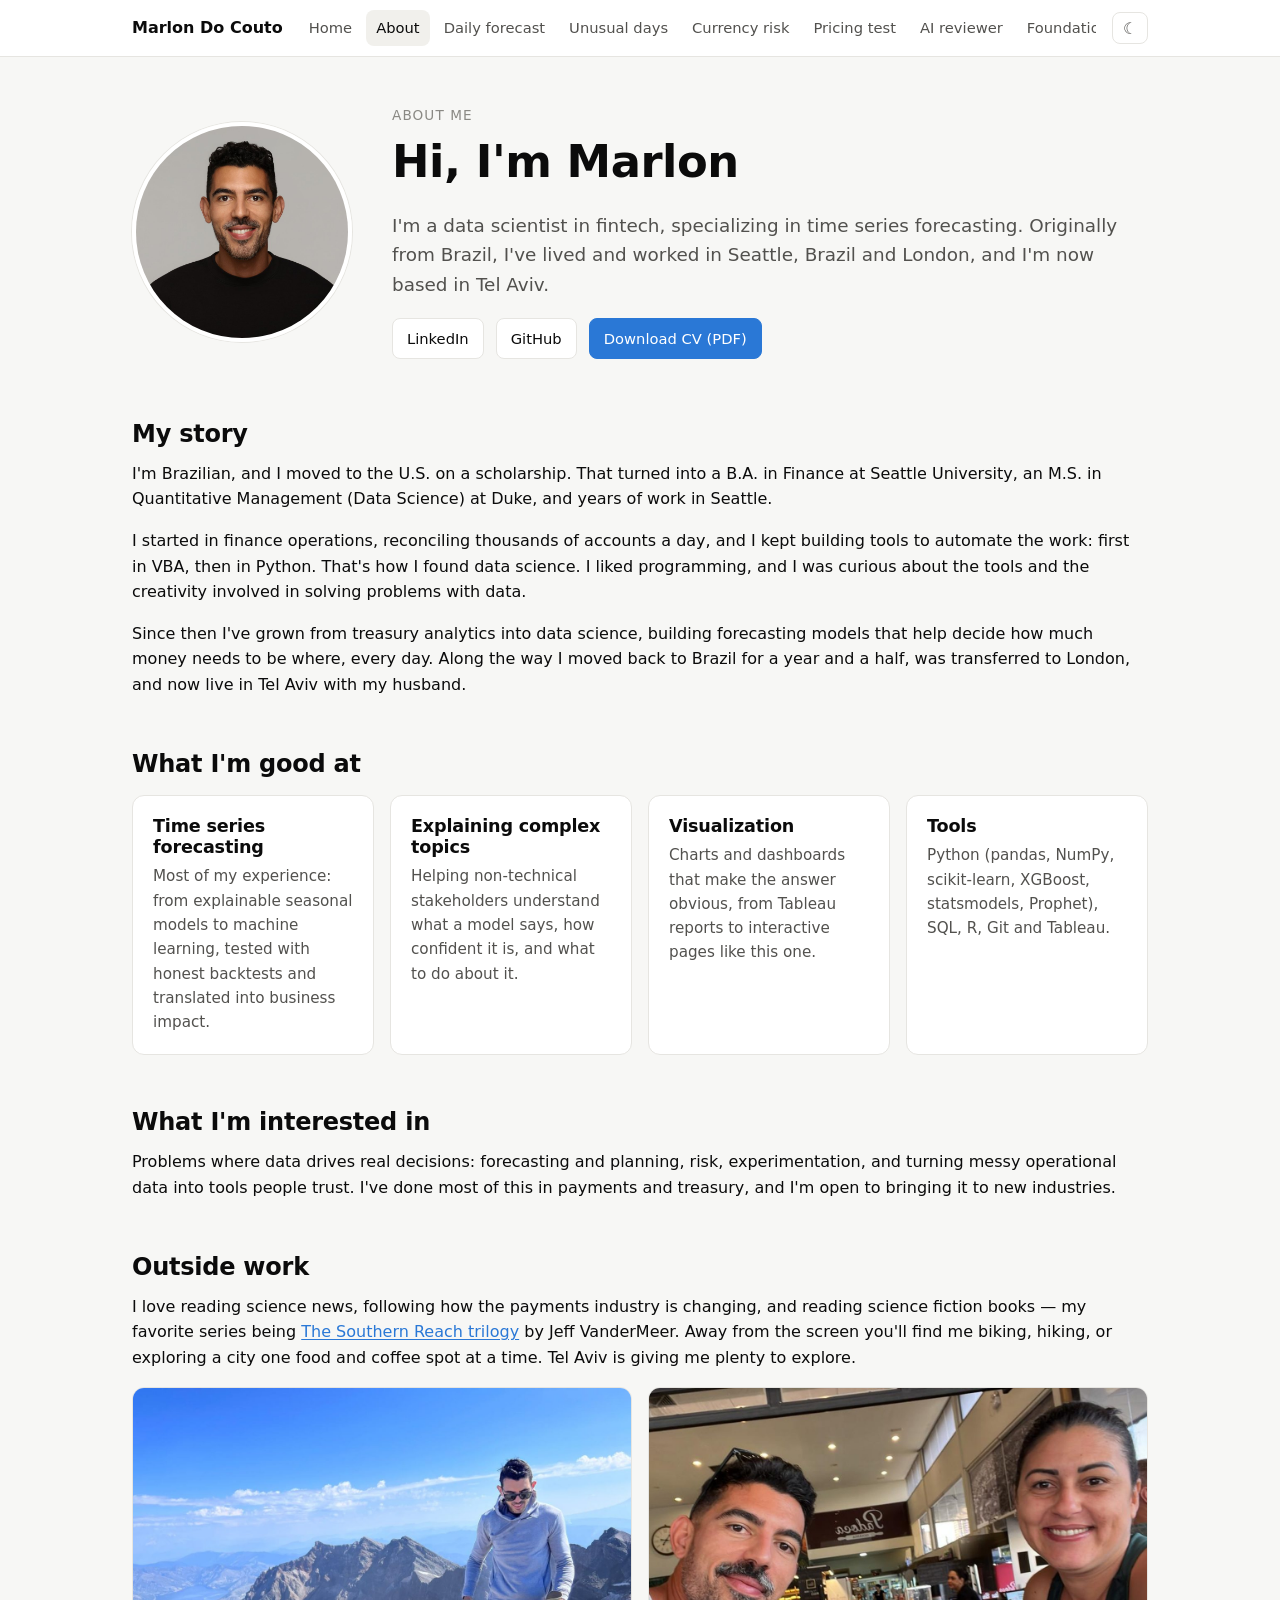
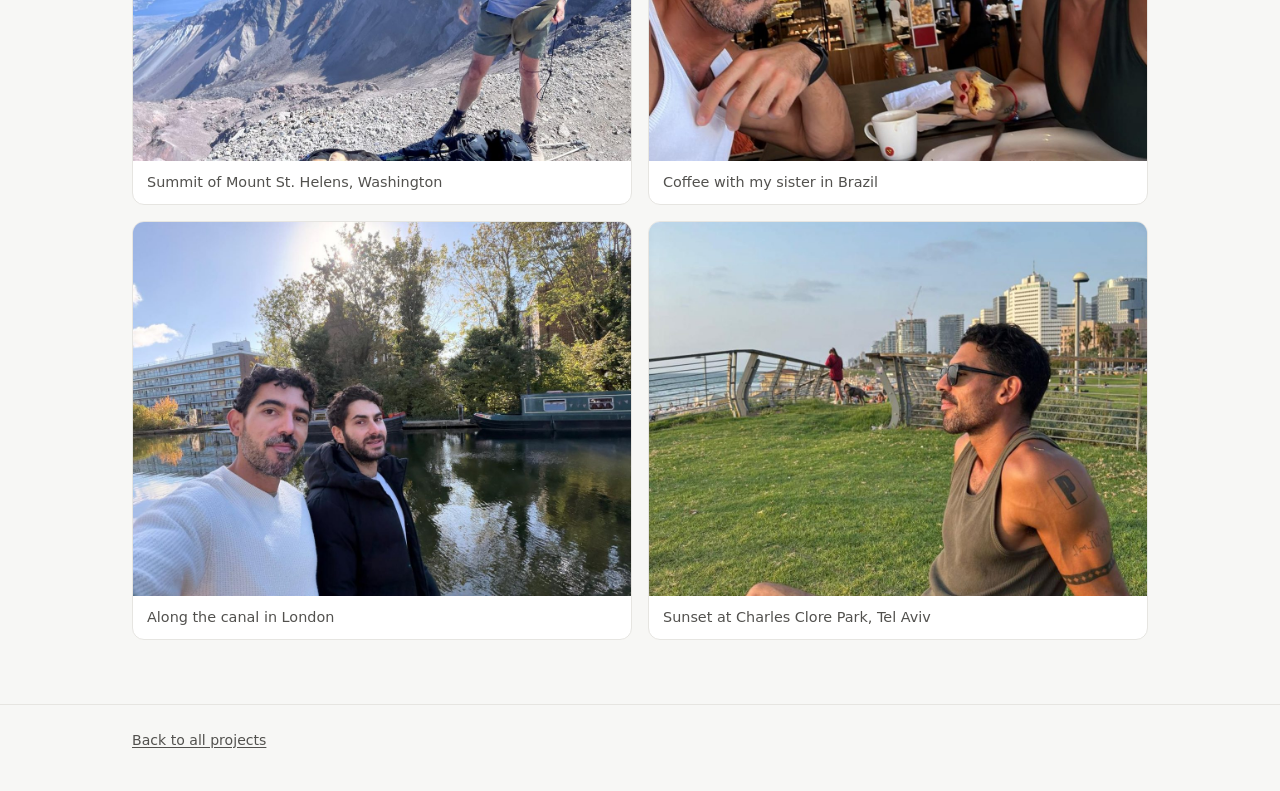
==== commit ed7dfc16: "Foundations as the 6th project card with its own page; degree name on About - new site/foundations.h" ====
--- a/site/about.html
+++ b/site/about.html
@@ -6,8 +6,8 @@
   <title>About · Marlon Do Couto</title>
   <meta name="description" content="Marlon Do Couto: data scientist specializing in time series forecasting. Brazilian, based in Tel Aviv after Seattle, Brazil and London.">
   <link rel="icon" href="data:image/svg+xml,<svg xmlns='http://www.w3.org/2000/svg' viewBox='0 0 32 32'><rect width='32' height='32' rx='7' fill='%232a78d6'/><polyline points='5,22 11,15 16,19 22,9 27,13' fill='none' stroke='white' stroke-width='3' stroke-linecap='round' stroke-linejoin='round'/></svg>">
-  <link rel="stylesheet" href="assets/site.css?v=2026-11-26">
-  <script src="assets/common.js?v=2026-11-26"></script>
+  <link rel="stylesheet" href="assets/site.css?v=2026-11-26g">
+  <script src="assets/common.js?v=2026-11-26g"></script>
 </head>
 <body>
   <header class="site-header">
@@ -21,7 +21,7 @@
         <a href="fx-margin.html">Currency risk</a>
         <a href="fx-pricing.html">Pricing test</a>
         <a href="ai-steward.html">AI reviewer</a>
-        <a href="./#foundations">Foundations</a>
+        <a href="foundations.html">Foundations</a>
       </nav>
       <button class="theme-toggle" type="button" aria-label="Switch theme">☾</button>
     </div>
@@ -57,7 +57,7 @@
       <h2>My story</h2>
       <p>
         I'm Brazilian, and I moved to the U.S. on a scholarship. That turned into a B.A. in Finance at
-        Seattle University, an M.S. in Quantitative Management at Duke, and years of work in Seattle.
+        Seattle University, an M.S. in Quantitative Management (Data Science) at Duke, and years of work in Seattle.
       </p>
       <p>
         I started in finance operations, reconciling thousands of accounts a day, and I kept building tools
--- a/site/assets/site.css
+++ b/site/assets/site.css
@@ -110,6 +110,12 @@
 .card .metric { font-size: 1.7rem; font-weight: 700; letter-spacing: -0.02em; }
 .card .metric small { font-size: 0.85rem; font-weight: 400; color: var(--ink-2); display: block; letter-spacing: 0; }
 .card.muted { background: transparent; border-style: dashed; }
+.mini-chart { margin: 4px 0 0; }
+.mini-chart svg { display: block; width: 100%; height: 56px; overflow: visible; }
+.mini-chart polyline { fill: none; stroke: var(--accent); stroke-width: 2.5; stroke-linejoin: round; stroke-linecap: round; vector-effect: non-scaling-stroke; }
+.mini-chart circle { fill: var(--accent); }
+.mini-chart .base { stroke: var(--line); stroke-width: 1; vector-effect: non-scaling-stroke; }
+.mini-chart figcaption { display: flex; justify-content: space-between; gap: 8px; font-size: 0.78rem; color: var(--ink-3); margin-top: 4px; }
 
 /* KPI tiles */
 .kpis { display: grid; grid-template-columns: repeat(auto-fit, minmax(200px, 1fr)); gap: 12px; margin: 24px 0; }
@@ -228,5 +234,4 @@
 table.text td:first-child { white-space: nowrap; }
 
 /* Foundations pages: static charts from the notebook (drawn on white, so they read in both themes) */
-.chart-img { margin: 12px 0 0; }
-.chart-img img { width: 100%; height: auto; display: block; background: #fff; border-radius: 8px; border: 1px solid var(--line); }
+.chart-cap { font-weight: 600; font-size: 0.9rem; color: var(--ink); margin: 8px 0 2px; }
